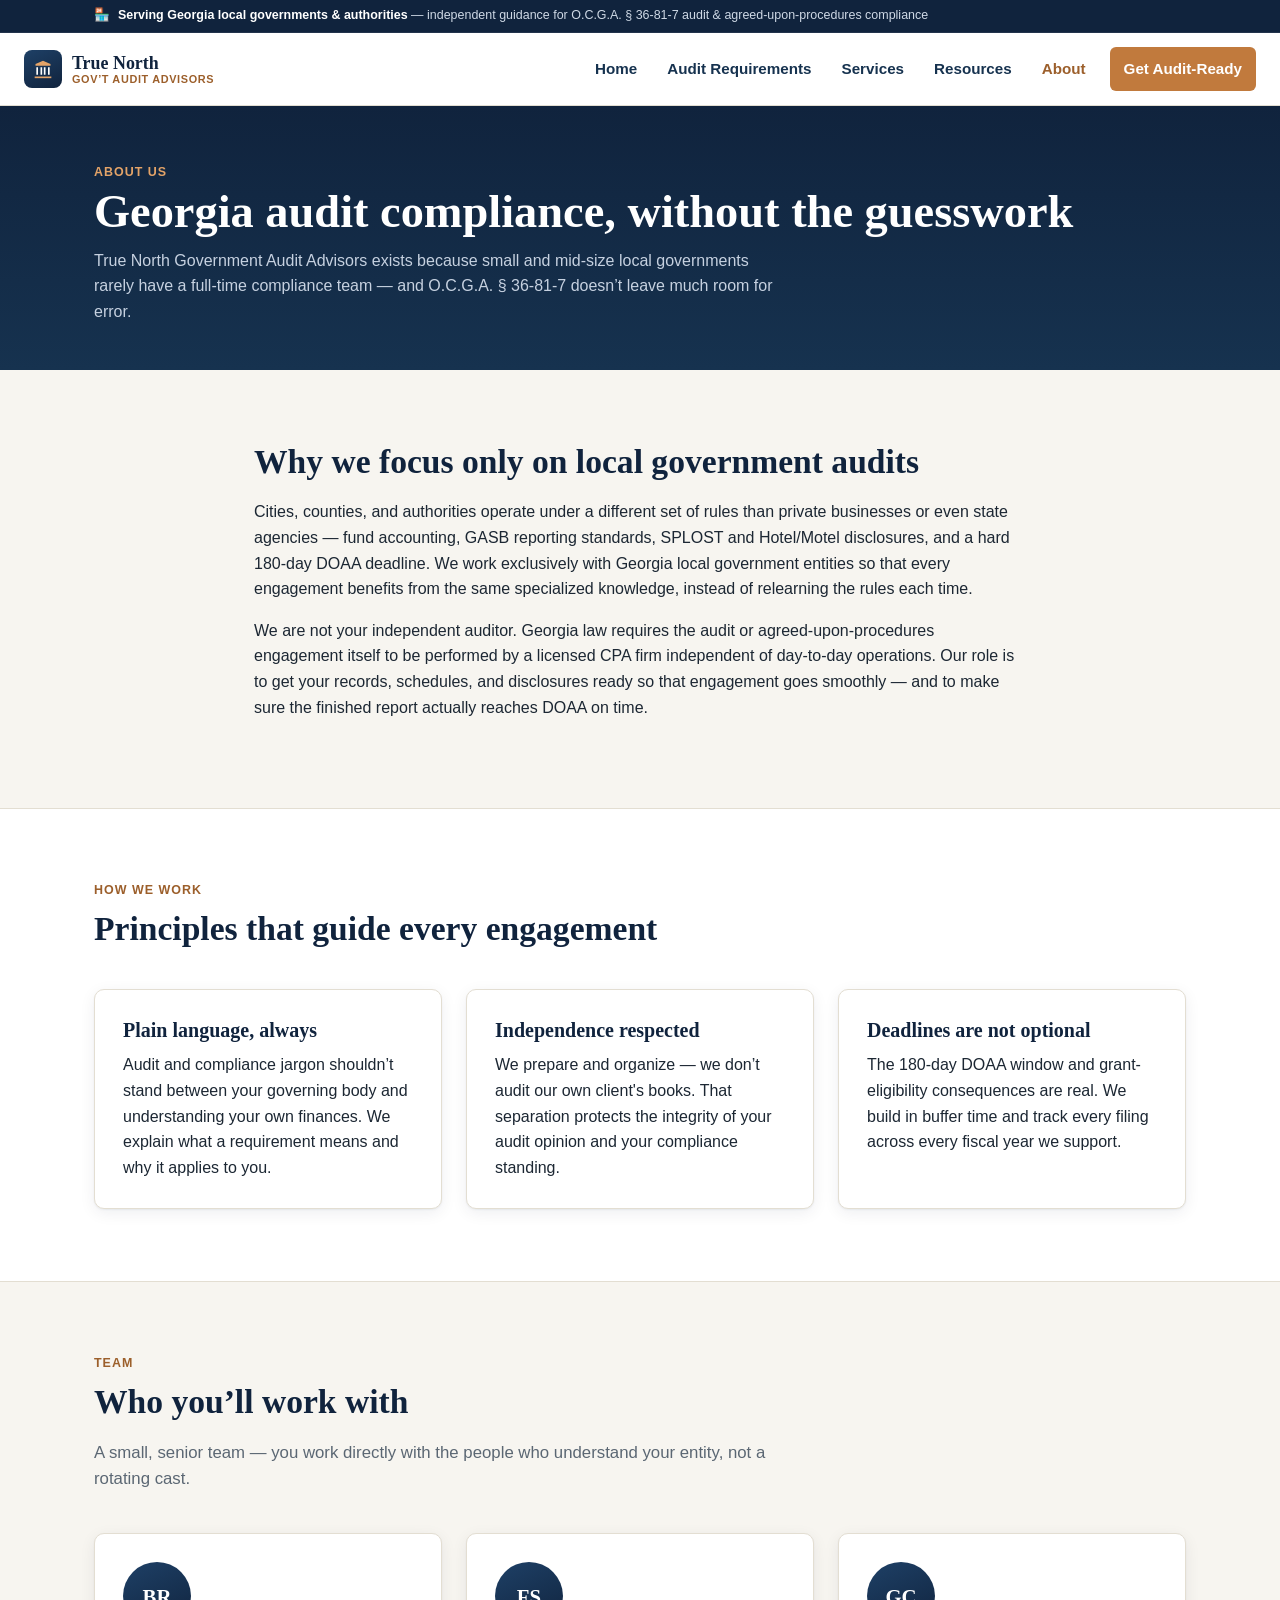
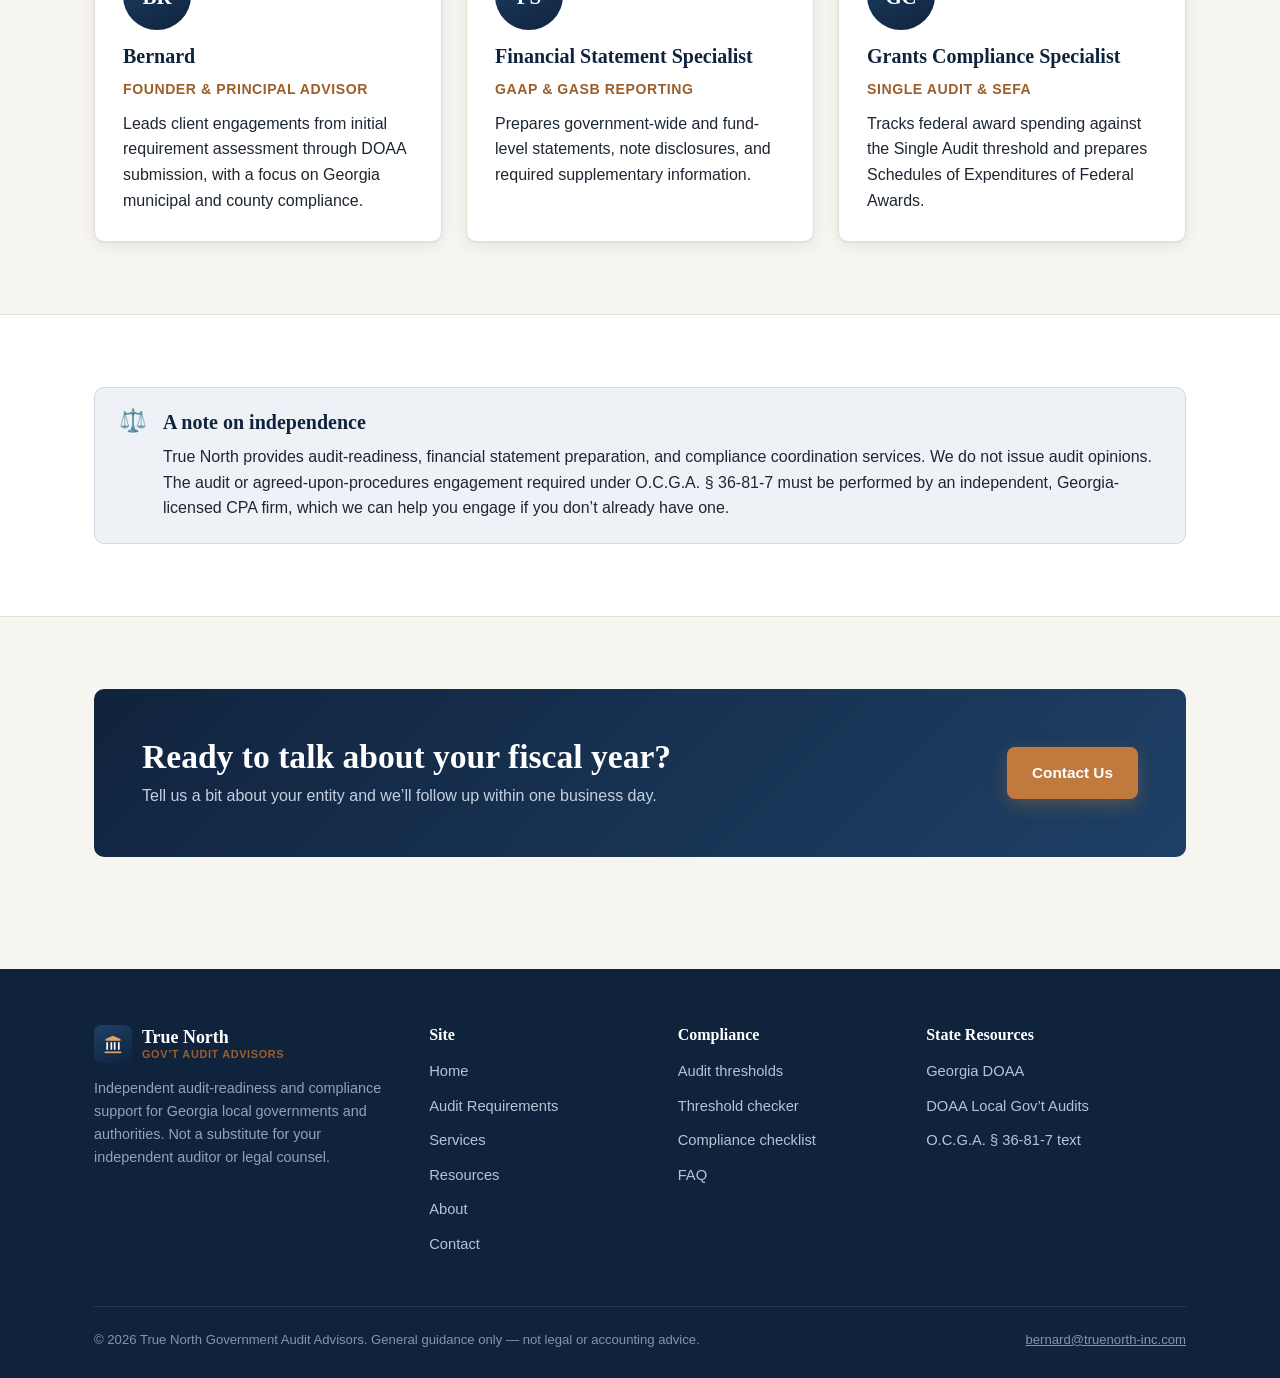
==== about.html @ 921e3533 "Add local government audit compliance website for Georgia Static six-page site (no build step) helpi" ====
<!DOCTYPE html>
<html lang="en">
<head>
<meta charset="UTF-8">
<meta name="viewport" content="width=device-width, initial-scale=1.0">
<title>About | True North Government Audit Advisors</title>
<meta name="description" content="True North Government Audit Advisors helps Georgia cities, counties, and authorities navigate O.C.G.A. § 36-81-7 audit compliance with clear, practical guidance.">
<link rel="stylesheet" href="css/style.css">
<link rel="icon" href="data:image/svg+xml,%3Csvg xmlns='http://www.w3.org/2000/svg' viewBox='0 0 24 24'%3E%3Crect width='24' height='24' rx='5' fill='%2310233d'/%3E%3Cpath d='M12 3L4 6.5v2h16v-2z' fill='%23e3a368'/%3E%3Cpath d='M5 10h2v8H5zm12 0h2v8h-2zM9.5 10h2v8h-2zm3 0h2v8h-2z' fill='%23fff'/%3E%3Cpath d='M3 19h18v2H3z' fill='%23e3a368'/%3E%3C/svg%3E">
</head>
<body>
<a href="#main" class="skip-link">Skip to content</a>

<div class="gov-banner">
  <div class="container">
    <span>&#127978;</span>
    <span><strong>Serving Georgia local governments &amp; authorities</strong> &mdash; independent guidance for O.C.G.A. § 36-81-7 audit &amp; agreed-upon-procedures compliance</span>
  </div>
</div>

<header class="site-header">
  <div class="nav-wrap">
    <a href="index.html" class="brand">
      <span class="brand-mark" aria-hidden="true">
        <svg viewBox="0 0 24 24" fill="none" xmlns="http://www.w3.org/2000/svg">
          <path d="M12 2L3 6v2h18V6l-9-4z" fill="#e3a368"/>
          <path d="M4 10h2v9H4v-9zm14 0h2v9h-2v-9zM9 10h2v9H9v-9zm4 0h2v9h-2v-9z" fill="#fff"/>
          <path d="M2 21h20v2H2z" fill="#e3a368"/>
        </svg>
      </span>
      <span class="brand-text">
        <span class="name">True North</span>
        <span class="tag">Gov&rsquo;t Audit Advisors</span>
      </span>
    </a>
    <button class="nav-toggle" aria-label="Toggle navigation" aria-expanded="false">
      <span></span>
    </button>
    <nav class="primary-nav" aria-label="Primary">
      <a href="index.html">Home</a>
      <a href="requirements.html">Audit Requirements</a>
      <a href="services.html">Services</a>
      <a href="resources.html">Resources</a>
      <a href="about.html">About</a>
      <a href="contact.html" class="nav-cta">Get Audit-Ready</a>
    </nav>
  </div>
</header>

<main id="main">

  <div class="page-header">
    <div class="container">
      <span class="eyebrow">About us</span>
      <h1>Georgia audit compliance, without the guesswork</h1>
      <p>True North Government Audit Advisors exists because small and mid-size local governments rarely have a full-time compliance team &mdash; and O.C.G.A. § 36-81-7 doesn&rsquo;t leave much room for error.</p>
    </div>
  </div>

  <section>
    <div class="container-narrow">
      <h2>Why we focus only on local government audits</h2>
      <p>Cities, counties, and authorities operate under a different set of rules than private businesses or even state agencies &mdash; fund accounting, GASB reporting standards, SPLOST and Hotel/Motel disclosures, and a hard 180-day DOAA deadline. We work exclusively with Georgia local government entities so that every engagement benefits from the same specialized knowledge, instead of relearning the rules each time.</p>
      <p>We are not your independent auditor. Georgia law requires the audit or agreed-upon-procedures engagement itself to be performed by a licensed CPA firm independent of day-to-day operations. Our role is to get your records, schedules, and disclosures ready so that engagement goes smoothly &mdash; and to make sure the finished report actually reaches DOAA on time.</p>
    </div>
  </section>

  <section class="alt-bg">
    <div class="container">
      <div class="section-head">
        <span class="kicker">How we work</span>
        <h2>Principles that guide every engagement</h2>
      </div>
      <div class="grid grid-3">
        <div class="card">
          <h3>Plain language, always</h3>
          <p>Audit and compliance jargon shouldn&rsquo;t stand between your governing body and understanding your own finances. We explain what a requirement means and why it applies to you.</p>
        </div>
        <div class="card">
          <h3>Independence respected</h3>
          <p>We prepare and organize &mdash; we don&rsquo;t audit our own client's books. That separation protects the integrity of your audit opinion and your compliance standing.</p>
        </div>
        <div class="card">
          <h3>Deadlines are not optional</h3>
          <p>The 180-day DOAA window and grant-eligibility consequences are real. We build in buffer time and track every filing across every fiscal year we support.</p>
        </div>
      </div>
    </div>
  </section>

  <section>
    <div class="container">
      <div class="section-head">
        <span class="kicker">Team</span>
        <h2>Who you&rsquo;ll work with</h2>
        <p>A small, senior team &mdash; you work directly with the people who understand your entity, not a rotating cast.</p>
      </div>
      <div class="grid grid-3">
        <div class="card team-card">
          <div class="avatar">BR</div>
          <h3>Bernard</h3>
          <div class="role">Founder &amp; Principal Advisor</div>
          <p>Leads client engagements from initial requirement assessment through DOAA submission, with a focus on Georgia municipal and county compliance.</p>
        </div>
        <div class="card team-card">
          <div class="avatar">FS</div>
          <h3>Financial Statement Specialist</h3>
          <div class="role">GAAP &amp; GASB Reporting</div>
          <p>Prepares government-wide and fund-level statements, note disclosures, and required supplementary information.</p>
        </div>
        <div class="card team-card">
          <div class="avatar">GC</div>
          <h3>Grants Compliance Specialist</h3>
          <div class="role">Single Audit &amp; SEFA</div>
          <p>Tracks federal award spending against the Single Audit threshold and prepares Schedules of Expenditures of Federal Awards.</p>
        </div>
      </div>
    </div>
  </section>

  <section class="alt-bg">
    <div class="container">
      <div class="callout info">
        <div class="glyph">&#9878;&#65039;</div>
        <div>
          <h3>A note on independence</h3>
          <p>True North provides audit-readiness, financial statement preparation, and compliance coordination services. We do not issue audit opinions. The audit or agreed-upon-procedures engagement required under O.C.G.A. § 36-81-7 must be performed by an independent, Georgia-licensed CPA firm, which we can help you engage if you don&rsquo;t already have one.</p>
        </div>
      </div>
    </div>
  </section>

  <section>
    <div class="container">
      <div class="cta-band">
        <div>
          <h2>Ready to talk about your fiscal year?</h2>
          <p>Tell us a bit about your entity and we&rsquo;ll follow up within one business day.</p>
        </div>
        <a href="contact.html" class="btn btn-primary">Contact Us</a>
      </div>
    </div>
  </section>

</main>

<footer class="site-footer">
  <div class="container">
    <div class="footer-grid">
      <div class="footer-brand">
        <div class="brand" style="margin-bottom:14px;">
          <span class="brand-mark" aria-hidden="true">
            <svg viewBox="0 0 24 24" fill="none" xmlns="http://www.w3.org/2000/svg">
              <path d="M12 2L3 6v2h18V6l-9-4z" fill="#e3a368"/>
              <path d="M4 10h2v9H4v-9zm14 0h2v9h-2v-9zM9 10h2v9H9v-9zm4 0h2v9h-2v-9z" fill="#fff"/>
              <path d="M2 21h20v2H2z" fill="#e3a368"/>
            </svg>
          </span>
          <span class="brand-text">
            <span class="name" style="color:#fff;">True North</span>
            <span class="tag">Gov&rsquo;t Audit Advisors</span>
          </span>
        </div>
        <p>Independent audit-readiness and compliance support for Georgia local governments and authorities. Not a substitute for your independent auditor or legal counsel.</p>
      </div>
      <div>
        <h4>Site</h4>
        <ul>
          <li><a href="index.html">Home</a></li>
          <li><a href="requirements.html">Audit Requirements</a></li>
          <li><a href="services.html">Services</a></li>
          <li><a href="resources.html">Resources</a></li>
          <li><a href="about.html">About</a></li>
          <li><a href="contact.html">Contact</a></li>
        </ul>
      </div>
      <div>
        <h4>Compliance</h4>
        <ul>
          <li><a href="requirements.html#thresholds">Audit thresholds</a></li>
          <li><a href="requirements.html#threshold-tool">Threshold checker</a></li>
          <li><a href="resources.html#checklist">Compliance checklist</a></li>
          <li><a href="resources.html#faq">FAQ</a></li>
        </ul>
      </div>
      <div>
        <h4>State Resources</h4>
        <ul>
          <li><a href="https://www.audits.ga.gov/" target="_blank" rel="noopener">Georgia DOAA</a></li>
          <li><a href="https://www.audits.ga.gov/NALGAD/Local_Government_Audits.html" target="_blank" rel="noopener">DOAA Local Gov&rsquo;t Audits</a></li>
          <li><a href="https://law.justia.com/codes/georgia/title-36/provisions-applicable-to-counties-municipal-corporations-and-other-governmental-entities/chapter-81/article-1/section-36-81-7/" target="_blank" rel="noopener">O.C.G.A. § 36-81-7 text</a></li>
        </ul>
      </div>
    </div>
    <div class="footer-bottom">
      <span>&copy; <span data-year>2026</span> True North Government Audit Advisors. General guidance only &mdash; not legal or accounting advice.</span>
      <span><a href="contact.html">bernard@truenorth-inc.com</a></span>
    </div>
  </div>
</footer>
<script src="js/main.js"></script>
</body>
</html>
---- css/style.css ----
/* ==========================================================================
   True North Government Audit Advisors — shared styles
   ========================================================================== */

:root {
  --navy: #10233d;
  --navy-2: #16324f;
  --navy-3: #1e4066;
  --accent: #c17a3d;
  --accent-light: #e3a368;
  --accent-dark: #9c5f2b;
  --bg: #f7f5f0;
  --surface: #ffffff;
  --text: #1c2733;
  --muted: #5b6773;
  --border: #e3ded2;
  --success: #2f6b4f;
  --success-bg: #eaf3ee;
  --warn: #92450f;
  --warn-bg: #fbeee0;
  --shadow: 0 1px 2px rgba(16, 35, 61, 0.06), 0 4px 16px rgba(16, 35, 61, 0.07);
  --radius: 10px;
  --serif: Georgia, "Iowan Old Style", "Palatino Linotype", "Times New Roman", serif;
  --sans: -apple-system, BlinkMacSystemFont, "Segoe UI", Roboto, Helvetica, Arial, sans-serif;
}

* { box-sizing: border-box; }
html { scroll-behavior: smooth; }

body {
  margin: 0;
  font-family: var(--sans);
  color: var(--text);
  background: var(--bg);
  line-height: 1.6;
  -webkit-font-smoothing: antialiased;
}

img { max-width: 100%; display: block; }

h1, h2, h3, h4 {
  font-family: var(--serif);
  color: var(--navy);
  line-height: 1.2;
  margin: 0 0 0.5em;
}

h1 { font-size: clamp(2rem, 4vw, 2.9rem); }
h2 { font-size: clamp(1.5rem, 3vw, 2.1rem); }
h3 { font-size: 1.25rem; }

p { margin: 0 0 1em; }

a { color: var(--accent-dark); }
a:hover { color: var(--accent); }

.container {
  max-width: 1140px;
  margin: 0 auto;
  padding: 0 24px;
}

.container-narrow {
  max-width: 820px;
  margin: 0 auto;
  padding: 0 24px;
}

/* Skip link */
.skip-link {
  position: absolute;
  left: -999px;
  top: 0;
  background: var(--accent);
  color: #fff;
  padding: 10px 16px;
  z-index: 200;
  border-radius: 0 0 6px 0;
}
.skip-link:focus { left: 0; }

/* ---------------- Top banner ---------------- */
.gov-banner {
  background: var(--navy);
  color: #cfd9e6;
  font-size: 0.78rem;
  padding: 6px 0;
  border-bottom: 1px solid rgba(255,255,255,0.08);
}
.gov-banner .container { display: flex; align-items: center; gap: 8px; }
.gov-banner strong { color: #fff; }

/* ---------------- Header / nav ---------------- */
header.site-header {
  background: var(--surface);
  border-bottom: 1px solid var(--border);
  position: sticky;
  top: 0;
  z-index: 100;
}

.nav-wrap {
  display: flex;
  align-items: center;
  justify-content: space-between;
  padding: 14px 24px;
}

.brand {
  display: flex;
  align-items: center;
  gap: 10px;
  text-decoration: none;
  color: var(--navy);
}

.brand-mark {
  width: 38px;
  height: 38px;
  border-radius: 8px;
  background: linear-gradient(155deg, var(--navy-3), var(--navy));
  display: flex;
  align-items: center;
  justify-content: center;
  flex-shrink: 0;
}
.brand-mark svg { width: 20px; height: 20px; }

.brand-text { display: flex; flex-direction: column; line-height: 1.15; }
.brand-text .name { font-family: var(--serif); font-weight: 700; font-size: 1.12rem; color: var(--navy); }
.brand-text .tag { font-size: 0.68rem; letter-spacing: 0.06em; text-transform: uppercase; color: var(--accent-dark); font-weight: 600; }

nav.primary-nav { display: flex; align-items: center; gap: 2px; }
nav.primary-nav a {
  color: var(--navy-2);
  text-decoration: none;
  font-size: 0.95rem;
  font-weight: 600;
  padding: 10px 14px;
  border-radius: 6px;
  transition: background 0.15s ease, color 0.15s ease;
}
nav.primary-nav a:hover { background: var(--bg); color: var(--accent-dark); }
nav.primary-nav a.active { color: var(--accent-dark); }

.nav-cta {
  background: var(--accent) !important;
  color: #fff !important;
  margin-left: 8px;
}
.nav-cta:hover { background: var(--accent-dark) !important; color: #fff !important; }

.nav-toggle {
  display: none;
  background: none;
  border: 1px solid var(--border);
  border-radius: 6px;
  padding: 8px 10px;
  cursor: pointer;
}
.nav-toggle span, .nav-toggle span::before, .nav-toggle span::after {
  display: block;
  width: 20px;
  height: 2px;
  background: var(--navy);
  position: relative;
  content: "";
}
.nav-toggle span::before { top: -6px; }
.nav-toggle span::after { top: 4px; }

/* ---------------- Hero ---------------- */
.hero {
  background:
    radial-gradient(1100px 500px at 85% -10%, rgba(227,163,104,0.18), transparent),
    linear-gradient(180deg, var(--navy) 0%, var(--navy-2) 100%);
  color: #eef2f7;
  padding: 76px 0 84px;
}
.hero .eyebrow {
  display: inline-block;
  font-size: 0.78rem;
  letter-spacing: 0.08em;
  text-transform: uppercase;
  color: var(--accent-light);
  background: rgba(227,163,104,0.12);
  border: 1px solid rgba(227,163,104,0.3);
  padding: 5px 12px;
  border-radius: 999px;
  margin-bottom: 18px;
  font-weight: 700;
}
.hero h1 { color: #fff; max-width: 780px; }
.hero p.lead {
  color: #c6d1e0;
  font-size: 1.14rem;
  max-width: 640px;
  margin-bottom: 28px;
}
.hero-actions { display: flex; gap: 14px; flex-wrap: wrap; }

.btn {
  display: inline-flex;
  align-items: center;
  gap: 8px;
  font-weight: 700;
  font-size: 0.96rem;
  text-decoration: none;
  padding: 13px 24px;
  border-radius: 8px;
  border: 1px solid transparent;
  cursor: pointer;
  transition: transform 0.12s ease, background 0.15s ease, box-shadow 0.15s ease;
  font-family: var(--sans);
}
.btn:hover { transform: translateY(-1px); }
.btn-primary { background: var(--accent); color: #fff; box-shadow: 0 6px 18px rgba(193,122,61,0.35); }
.btn-primary:hover { background: var(--accent-dark); color: #fff; }
.btn-ghost { background: transparent; color: #eef2f7; border-color: rgba(255,255,255,0.35); }
.btn-ghost:hover { background: rgba(255,255,255,0.08); color: #fff; }
.btn-navy { background: var(--navy); color: #fff; }
.btn-navy:hover { background: var(--navy-3); color: #fff; }
.btn-outline { background: transparent; color: var(--navy); border-color: var(--border); }
.btn-outline:hover { border-color: var(--accent); color: var(--accent-dark); }
.btn-block { width: 100%; justify-content: center; }

.hero-stats {
  display: grid;
  grid-template-columns: repeat(3, 1fr);
  gap: 18px;
  margin-top: 52px;
  max-width: 720px;
}
.hero-stats .stat { border-top: 2px solid rgba(227,163,104,0.5); padding-top: 12px; }
.hero-stats .stat .num { font-family: var(--serif); font-size: 1.7rem; color: #fff; font-weight: 700; }
.hero-stats .stat .label { font-size: 0.82rem; color: #aebbcc; }

/* ---------------- Sections ---------------- */
section { padding: 72px 0; }
section.tight { padding: 48px 0; }
.section-head { max-width: 680px; margin-bottom: 40px; }
.section-head .kicker {
  text-transform: uppercase;
  letter-spacing: 0.08em;
  font-size: 0.78rem;
  font-weight: 700;
  color: var(--accent-dark);
  margin-bottom: 8px;
  display: block;
}
.section-head p { color: var(--muted); font-size: 1.05rem; }

.alt-bg { background: var(--surface); border-top: 1px solid var(--border); border-bottom: 1px solid var(--border); }

/* ---------------- Cards / grids ---------------- */
.grid { display: grid; gap: 24px; }
.grid-3 { grid-template-columns: repeat(3, 1fr); }
.grid-2 { grid-template-columns: repeat(2, 1fr); }
.grid-4 { grid-template-columns: repeat(4, 1fr); }

.card {
  background: var(--surface);
  border: 1px solid var(--border);
  border-radius: var(--radius);
  padding: 28px;
  box-shadow: var(--shadow);
}
.card h3 { margin-bottom: 10px; }
.card p:last-child { margin-bottom: 0; }
.card .icon {
  width: 44px;
  height: 44px;
  border-radius: 9px;
  background: var(--bg);
  border: 1px solid var(--border);
  display: flex;
  align-items: center;
  justify-content: center;
  margin-bottom: 16px;
  color: var(--accent-dark);
}
.card .icon svg { width: 22px; height: 22px; }

.service-card { display: flex; flex-direction: column; }
.service-card .price-tag {
  margin-top: auto;
  padding-top: 14px;
  font-size: 0.85rem;
  color: var(--muted);
  border-top: 1px dashed var(--border);
}

/* Timeline / process */
.process-list { list-style: none; margin: 0; padding: 0; counter-reset: step; }
.process-list li {
  counter-increment: step;
  display: grid;
  grid-template-columns: 48px 1fr;
  gap: 18px;
  padding: 22px 0;
  border-bottom: 1px solid var(--border);
}
.process-list li:last-child { border-bottom: none; }
.process-list li::before {
  content: counter(step);
  width: 40px;
  height: 40px;
  border-radius: 50%;
  background: var(--navy);
  color: #fff;
  font-family: var(--serif);
  font-weight: 700;
  display: flex;
  align-items: center;
  justify-content: center;
}
.process-list h3 { margin-bottom: 6px; }
.process-list p { color: var(--muted); margin: 0; }

/* Tables */
table.data-table { width: 100%; border-collapse: collapse; background: var(--surface); border-radius: var(--radius); overflow: hidden; box-shadow: var(--shadow); }
table.data-table th, table.data-table td { padding: 14px 16px; text-align: left; border-bottom: 1px solid var(--border); font-size: 0.95rem; }
table.data-table thead th { background: var(--navy); color: #fff; font-family: var(--serif); font-weight: 700; }
table.data-table tbody tr:last-child td { border-bottom: none; }
table.data-table tbody tr:nth-child(even) { background: #fbfaf7; }
.table-wrap { overflow-x: auto; }

/* Callouts */
.callout {
  border-radius: var(--radius);
  padding: 22px 24px;
  border: 1px solid var(--border);
  display: flex;
  gap: 16px;
  align-items: flex-start;
}
.callout.warn { background: var(--warn-bg); border-color: #ecd2b3; }
.callout.warn h3 { color: var(--warn); }
.callout.success { background: var(--success-bg); border-color: #c9e0d3; }
.callout.success h3 { color: var(--success); }
.callout.info { background: #eef2f7; border-color: #cfd9e6; }
.callout.info h3 { color: var(--navy); }
.callout .glyph { font-size: 1.4rem; line-height: 1; }
.callout p:last-child { margin-bottom: 0; }

/* Badges */
.badge {
  display: inline-block;
  font-size: 0.72rem;
  font-weight: 700;
  text-transform: uppercase;
  letter-spacing: 0.05em;
  padding: 4px 10px;
  border-radius: 999px;
  background: var(--bg);
  border: 1px solid var(--border);
  color: var(--muted);
}
.badge.gold { background: #fbeee0; color: var(--accent-dark); border-color: #ecd2b3; }
.badge.green { background: var(--success-bg); color: var(--success); border-color: #c9e0d3; }

/* CTA band */
.cta-band {
  background: linear-gradient(135deg, var(--navy) 0%, var(--navy-3) 100%);
  color: #fff;
  border-radius: var(--radius);
  padding: 48px;
  display: flex;
  align-items: center;
  justify-content: space-between;
  gap: 24px;
  flex-wrap: wrap;
}
.cta-band h2 { color: #fff; margin-bottom: 6px; }
.cta-band p { color: #c6d1e0; margin: 0; }

/* Checklist */
.checklist { list-style: none; margin: 0; padding: 0; }
.checklist li {
  display: flex;
  gap: 12px;
  align-items: flex-start;
  padding: 12px 0;
  border-bottom: 1px solid var(--border);
}
.checklist li:last-child { border-bottom: none; }
.checklist input[type="checkbox"] {
  width: 20px;
  height: 20px;
  margin-top: 2px;
  accent-color: var(--accent);
  flex-shrink: 0;
}
.checklist label { cursor: pointer; }
.checklist .item-title { font-weight: 700; color: var(--navy); display: block; }
.checklist .item-desc { color: var(--muted); font-size: 0.92rem; }
.checklist li.checked .item-title,
.checklist li.checked .item-desc { text-decoration: line-through; opacity: 0.55; }

.checklist-progress {
  display: flex;
  align-items: center;
  gap: 14px;
  margin-bottom: 22px;
  font-size: 0.9rem;
  color: var(--muted);
}
.checklist-progress .bar {
  flex: 1;
  height: 8px;
  border-radius: 999px;
  background: var(--border);
  overflow: hidden;
}
.checklist-progress .bar > span {
  display: block;
  height: 100%;
  background: var(--accent);
  width: 0%;
  transition: width 0.25s ease;
}

/* Threshold tool */
.tool-card {
  background: var(--surface);
  border: 1px solid var(--border);
  border-radius: var(--radius);
  box-shadow: var(--shadow);
  padding: 32px;
}
.tool-grid { display: grid; grid-template-columns: 1fr 1fr; gap: 24px; }
.field { margin-bottom: 18px; }
.field label { display: block; font-weight: 700; font-size: 0.9rem; color: var(--navy); margin-bottom: 6px; }
.field .hint { font-size: 0.82rem; color: var(--muted); margin-top: 4px; }
.field input[type="number"],
.field input[type="text"],
.field input[type="email"],
.field select,
.field textarea {
  width: 100%;
  padding: 11px 13px;
  border: 1px solid var(--border);
  border-radius: 7px;
  font-size: 0.98rem;
  font-family: var(--sans);
  background: #fff;
  color: var(--text);
}
.field textarea { resize: vertical; min-height: 120px; }
.field input:focus, .field select:focus, .field textarea:focus {
  outline: 2px solid var(--accent-light);
  outline-offset: 1px;
  border-color: var(--accent);
}
.checkbox-row { display: flex; align-items: center; gap: 10px; margin-bottom: 18px; }
.checkbox-row input { width: 18px; height: 18px; accent-color: var(--accent); }

.result-box {
  margin-top: 24px;
  border-radius: var(--radius);
  padding: 22px;
  border: 1px solid var(--border);
  display: none;
}
.result-box.show { display: block; }
.result-box h3 { margin-bottom: 8px; }
.result-box ul { margin: 12px 0 0; padding-left: 20px; }
.result-box li { margin-bottom: 6px; }

/* FAQ accordion */
.faq-item { border-bottom: 1px solid var(--border); }
.faq-item:first-child { border-top: 1px solid var(--border); }
.faq-q {
  width: 100%;
  text-align: left;
  background: none;
  border: none;
  padding: 20px 4px;
  font-family: var(--serif);
  font-size: 1.05rem;
  font-weight: 700;
  color: var(--navy);
  display: flex;
  justify-content: space-between;
  align-items: center;
  cursor: pointer;
  gap: 16px;
}
.faq-q .plus { font-size: 1.4rem; color: var(--accent); transition: transform 0.2s ease; flex-shrink: 0; }
.faq-item.open .faq-q .plus { transform: rotate(45deg); }
.faq-a {
  max-height: 0;
  overflow: hidden;
  transition: max-height 0.25s ease;
  color: var(--muted);
}
.faq-item.open .faq-a { max-height: 400px; }
.faq-a-inner { padding: 0 4px 20px; }

/* Team */
.team-card { text-align: left; }
.team-card .avatar {
  width: 68px;
  height: 68px;
  border-radius: 50%;
  background: linear-gradient(155deg, var(--navy-3), var(--navy));
  color: #fff;
  display: flex;
  align-items: center;
  justify-content: center;
  font-family: var(--serif);
  font-weight: 700;
  font-size: 1.3rem;
  margin-bottom: 14px;
}
.team-card .role { color: var(--accent-dark); font-weight: 700; font-size: 0.88rem; text-transform: uppercase; letter-spacing: 0.04em; margin-bottom: 10px; }

/* Testimonial */
.quote-card {
  background: var(--surface);
  border-left: 4px solid var(--accent);
  border-radius: 0 var(--radius) var(--radius) 0;
  padding: 26px 28px;
  box-shadow: var(--shadow);
}
.quote-card p.quote { font-family: var(--serif); font-size: 1.12rem; color: var(--navy); font-style: italic; }
.quote-card .attribution { font-size: 0.88rem; color: var(--muted); font-weight: 700; }

/* Contact page */
.contact-grid { display: grid; grid-template-columns: 1.1fr 0.9fr; gap: 40px; align-items: start; }
.contact-info-card { background: var(--navy); color: #fff; border-radius: var(--radius); padding: 32px; }
.contact-info-card h3 { color: #fff; }
.contact-info-card .row { display: flex; gap: 12px; margin-bottom: 18px; align-items: flex-start; }
.contact-info-card .row .glyph { color: var(--accent-light); font-size: 1.15rem; }
.contact-info-card a { color: #dce6f2; }
.contact-info-card hr { border: none; border-top: 1px solid rgba(255,255,255,0.15); margin: 22px 0; }

.form-success {
  display: none;
  background: var(--success-bg);
  border: 1px solid #c9e0d3;
  color: var(--success);
  border-radius: 8px;
  padding: 16px 18px;
  margin-bottom: 18px;
  font-weight: 600;
}
.form-success.show { display: block; }

/* Breadcrumb / page header */
.page-header {
  background: linear-gradient(180deg, var(--navy) 0%, var(--navy-2) 100%);
  color: #fff;
  padding: 52px 0 46px;
}
.page-header .eyebrow {
  text-transform: uppercase;
  letter-spacing: 0.08em;
  font-size: 0.78rem;
  color: var(--accent-light);
  font-weight: 700;
  margin-bottom: 10px;
}
.page-header h1 { color: #fff; margin-bottom: 8px; }
.page-header p { color: #c6d1e0; max-width: 680px; margin: 0; }

/* Footer */
footer.site-footer {
  background: var(--navy);
  color: #b7c3d3;
  padding: 56px 0 28px;
  margin-top: 40px;
}
.footer-grid { display: grid; grid-template-columns: 1.4fr 1fr 1fr 1.2fr; gap: 32px; margin-bottom: 40px; }
.footer-grid h4 { color: #fff; font-family: var(--serif); font-size: 1rem; margin-bottom: 14px; }
.footer-grid ul { list-style: none; margin: 0; padding: 0; }
.footer-grid li { margin-bottom: 9px; }
.footer-grid a { color: #b7c3d3; text-decoration: none; font-size: 0.92rem; }
.footer-grid a:hover { color: var(--accent-light); }
.footer-brand p { color: #93a2b8; font-size: 0.9rem; }
.footer-bottom {
  border-top: 1px solid rgba(255,255,255,0.1);
  padding-top: 22px;
  display: flex;
  justify-content: space-between;
  flex-wrap: wrap;
  gap: 12px;
  font-size: 0.82rem;
  color: #8494ab;
}
.footer-bottom a { color: #8494ab; }

/* Utility */
.text-center { text-align: center; }
.mt-0 { margin-top: 0; }
.mb-0 { margin-bottom: 0; }
.small { font-size: 0.88rem; color: var(--muted); }
.sr-only {
  position: absolute; width: 1px; height: 1px; padding: 0; margin: -1px;
  overflow: hidden; clip: rect(0,0,0,0); white-space: nowrap; border: 0;
}

/* ---------------- Responsive ---------------- */
@media (max-width: 900px) {
  .grid-3, .grid-4 { grid-template-columns: repeat(2, 1fr); }
  .tool-grid { grid-template-columns: 1fr; }
  .contact-grid { grid-template-columns: 1fr; }
  .footer-grid { grid-template-columns: 1fr 1fr; }
  .hero-stats { grid-template-columns: repeat(3, 1fr); gap: 12px; }
}

@media (max-width: 720px) {
  .nav-toggle { display: block; }
  nav.primary-nav {
    position: absolute;
    top: 100%;
    left: 0;
    right: 0;
    background: var(--surface);
    border-bottom: 1px solid var(--border);
    flex-direction: column;
    align-items: stretch;
    padding: 10px 16px 18px;
    display: none;
    box-shadow: var(--shadow);
  }
  nav.primary-nav.open { display: flex; }
  nav.primary-nav a { padding: 12px 8px; border-bottom: 1px solid var(--border); border-radius: 0; }
  .nav-cta { margin-left: 0; text-align: center; margin-top: 8px; border-radius: 6px; }
  .grid-2, .grid-3, .grid-4 { grid-template-columns: 1fr; }
  .cta-band { flex-direction: column; align-items: flex-start; padding: 32px; }
  .footer-grid { grid-template-columns: 1fr 1fr; }
  section { padding: 52px 0; }
}
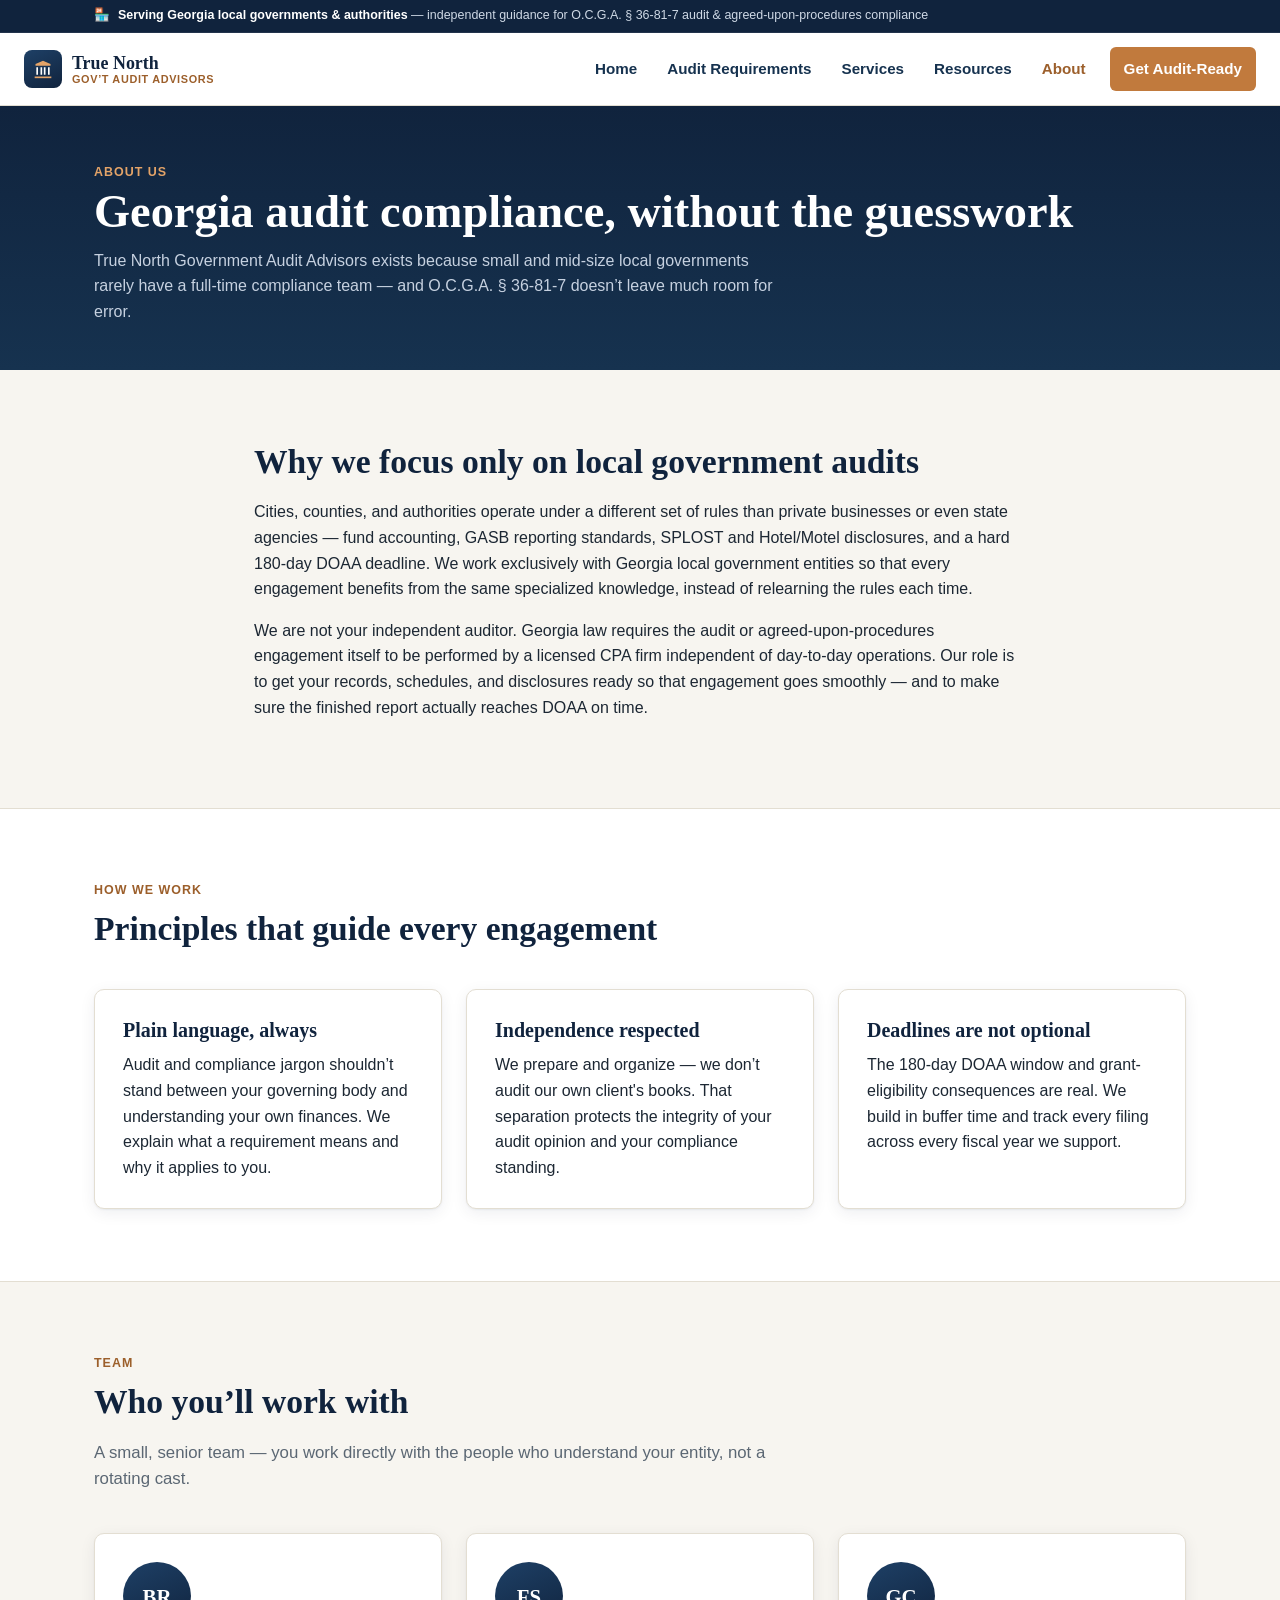
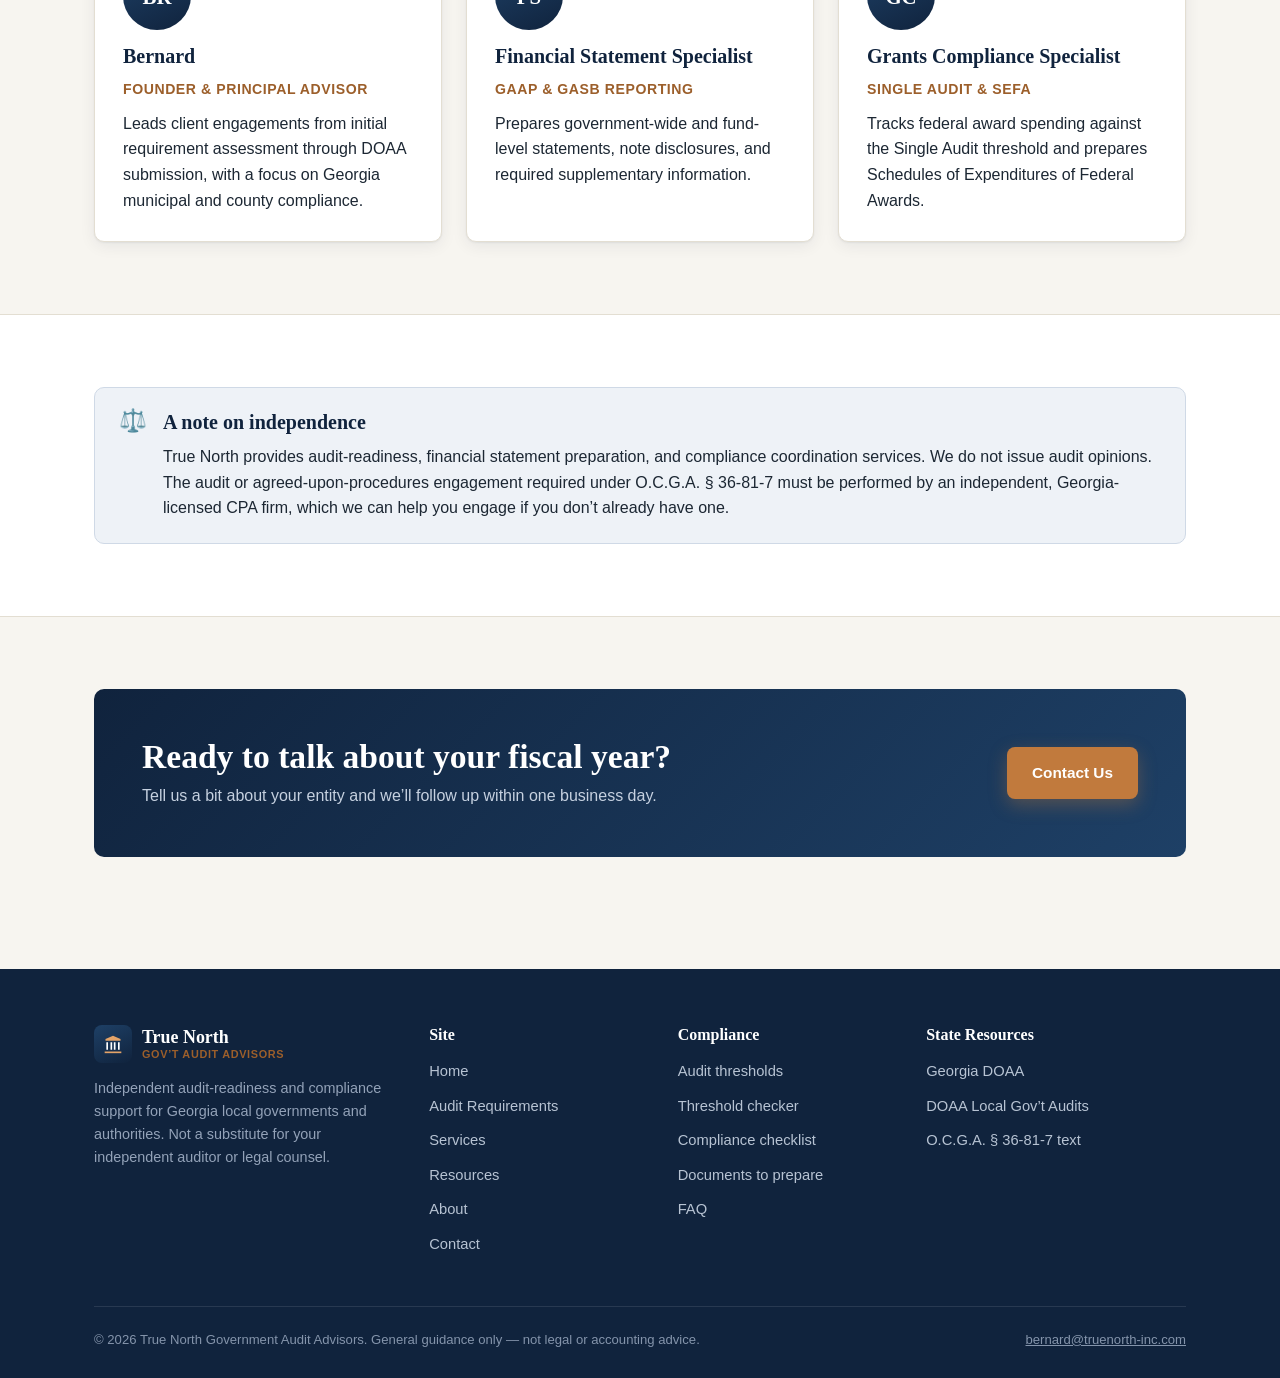
==== commit 023ac9e2: "Add PBC document checklist to the Resources page Adds a "Documents to have on hand" section listing " ====
--- a/about.html
+++ b/about.html
@@ -180,6 +180,7 @@
           <li><a href="requirements.html#thresholds">Audit thresholds</a></li>
           <li><a href="requirements.html#threshold-tool">Threshold checker</a></li>
           <li><a href="resources.html#checklist">Compliance checklist</a></li>
+          <li><a href="resources.html#documents">Documents to prepare</a></li>
           <li><a href="resources.html#faq">FAQ</a></li>
         </ul>
       </div>
--- a/css/style.css
+++ b/css/style.css
@@ -280,6 +280,27 @@
   color: var(--accent-dark);
 }
 .card .icon svg { width: 22px; height: 22px; }
+
+.doc-list { list-style: none; margin: 14px 0 0; padding: 0; }
+.doc-list li {
+  position: relative;
+  padding: 7px 0 7px 20px;
+  font-size: 0.92rem;
+  color: var(--muted);
+  border-bottom: 1px dashed var(--border);
+}
+.doc-list li:last-child { border-bottom: none; }
+.doc-list li::before {
+  content: "";
+  position: absolute;
+  left: 2px;
+  top: 15px;
+  width: 7px;
+  height: 7px;
+  border-radius: 2px;
+  background: var(--accent-light);
+}
+.doc-card .badge { margin-bottom: 12px; }
 
 .service-card { display: flex; flex-direction: column; }
 .service-card .price-tag {
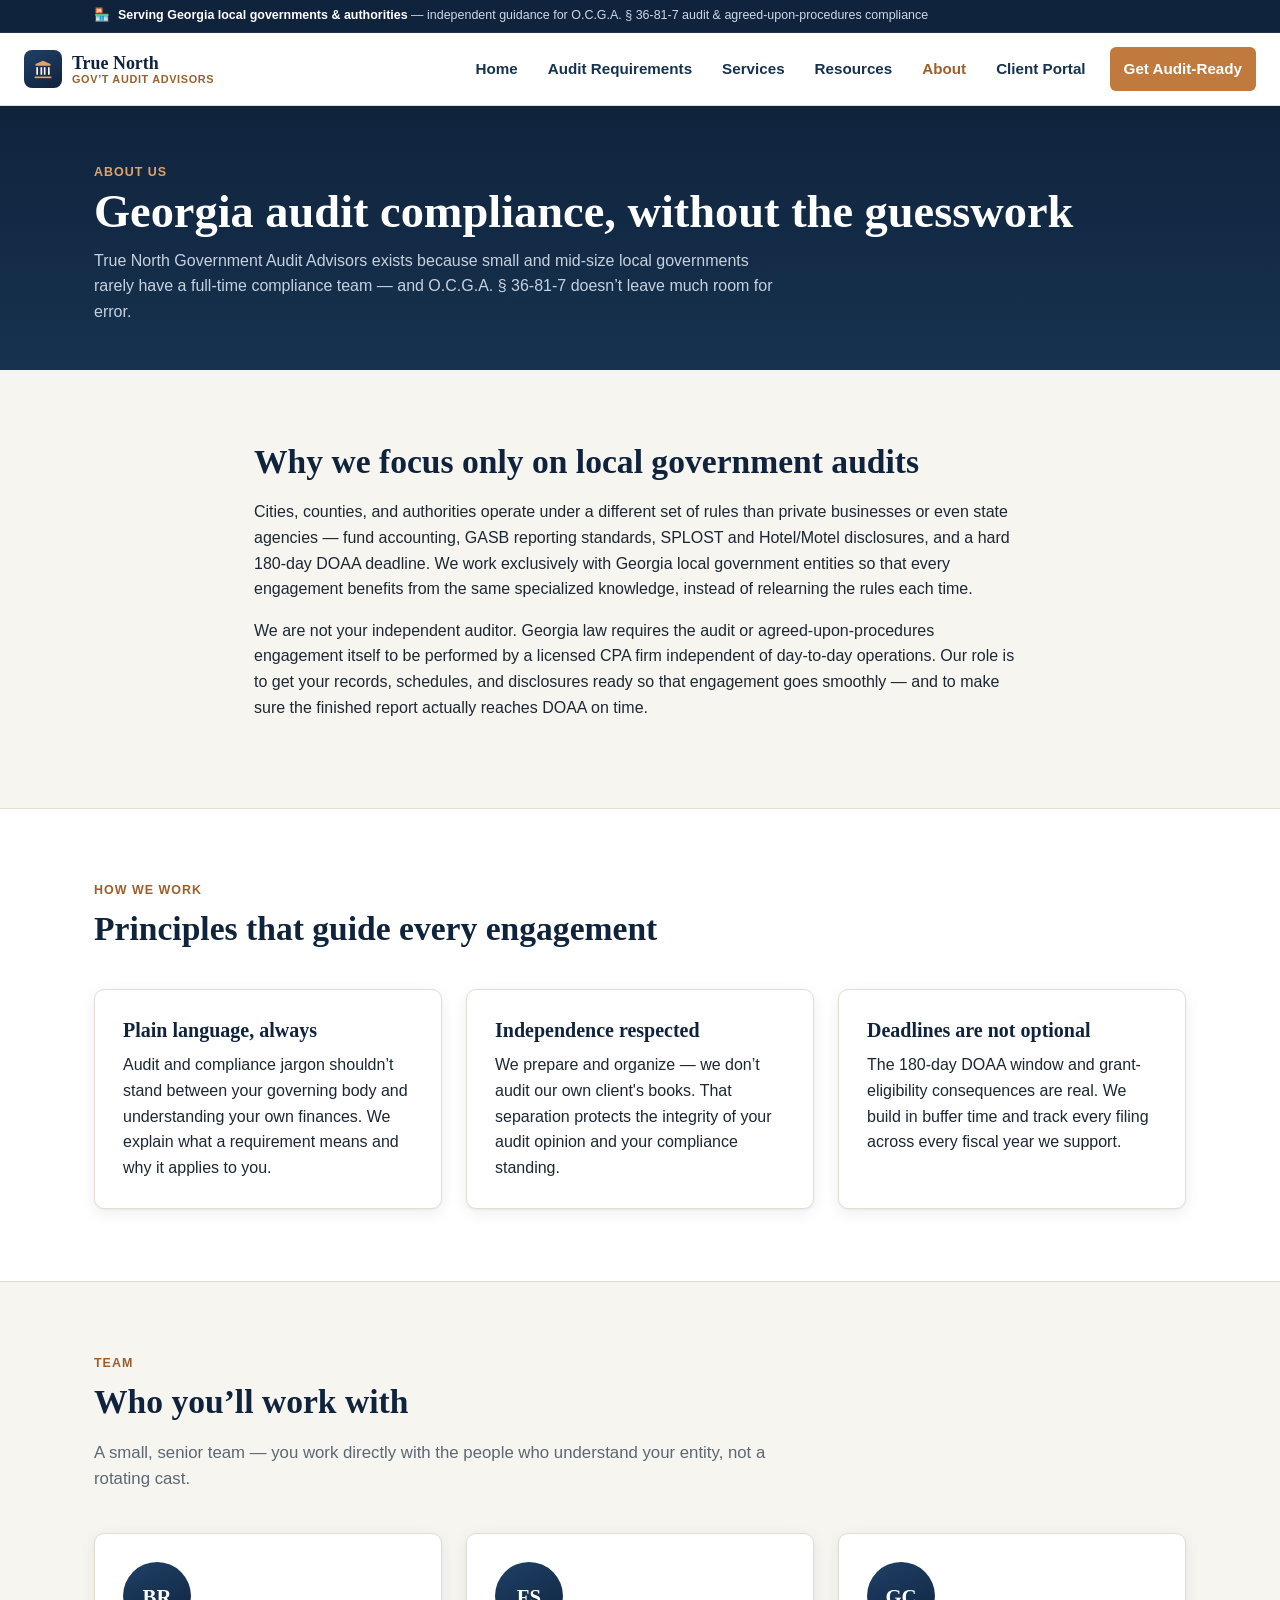
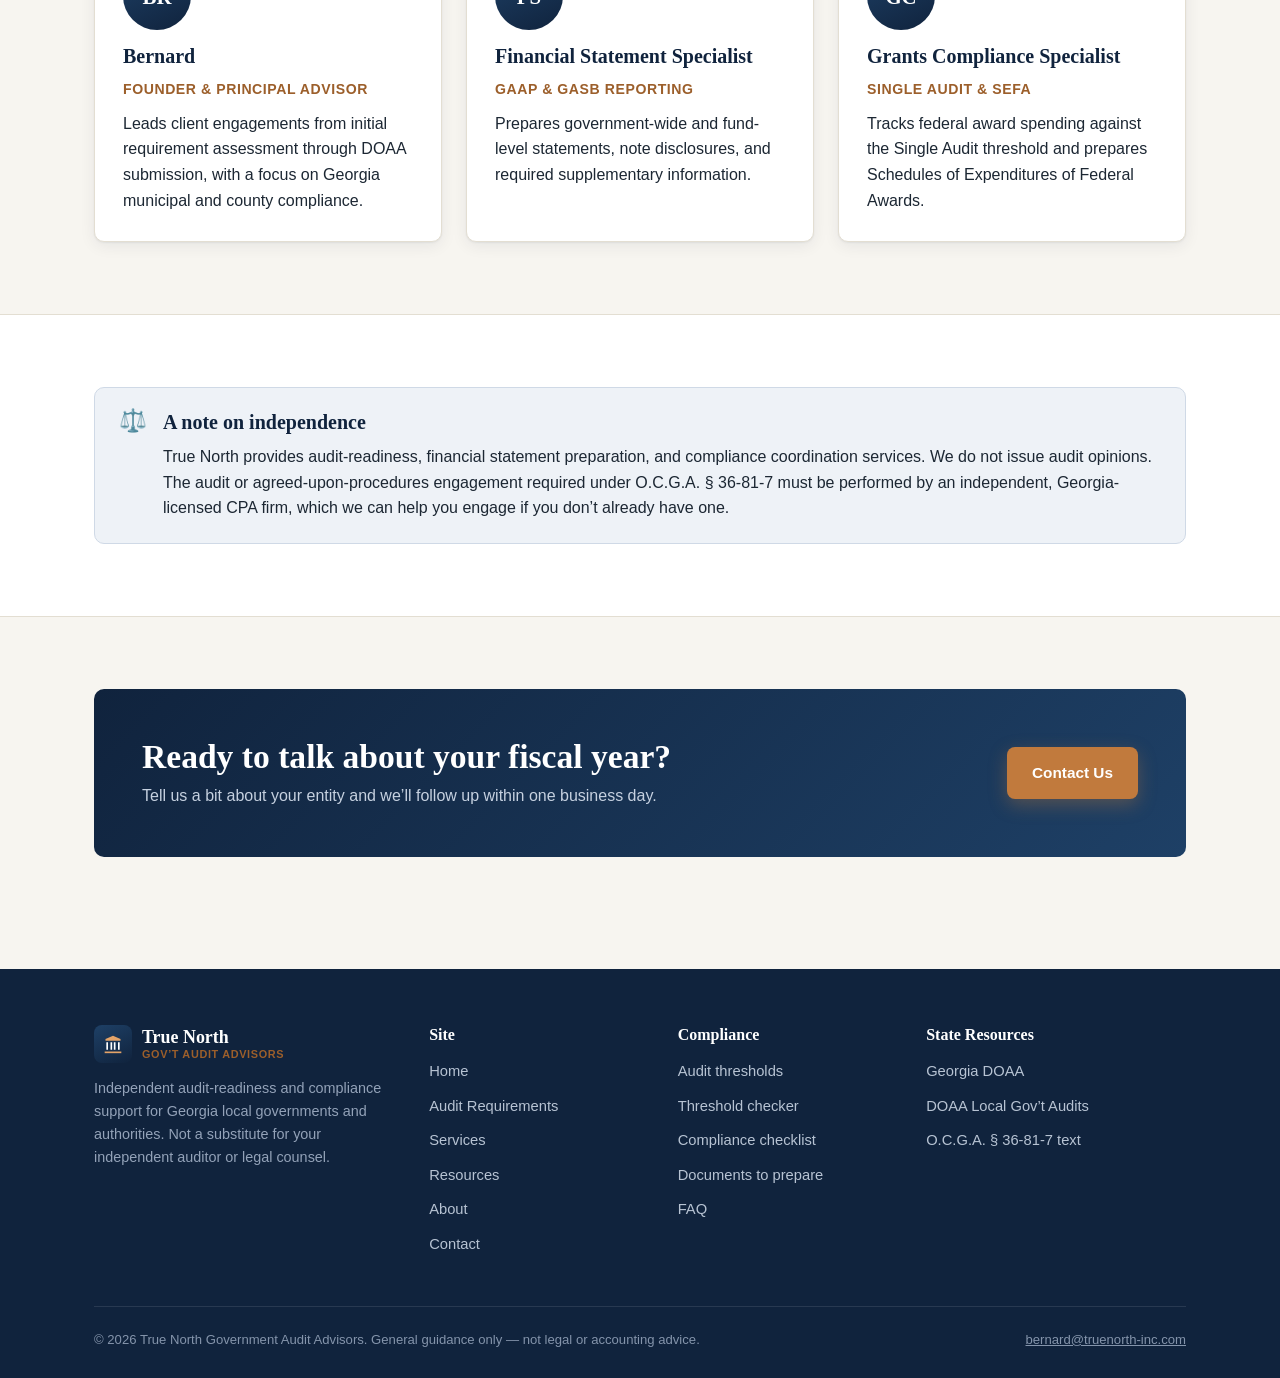
==== commit eada6a4a: "Add secure client document portal (multi-tenant, Supabase-backed) Each local government gets its own" ====
--- a/about.html
+++ b/about.html
@@ -42,6 +42,7 @@
       <a href="services.html">Services</a>
       <a href="resources.html">Resources</a>
       <a href="about.html">About</a>
+      <a href="portal-login.html">Client Portal</a>
       <a href="contact.html" class="nav-cta">Get Audit-Ready</a>
     </nav>
   </div>
--- a/css/style.css
+++ b/css/style.css
@@ -301,6 +301,18 @@
   background: var(--accent-light);
 }
 .doc-card .badge { margin-bottom: 12px; }
+.doc-storage {
+  display: flex;
+  gap: 8px;
+  align-items: flex-start;
+  margin-top: 14px;
+  padding-top: 12px;
+  border-top: 1px solid var(--border);
+  font-size: 0.82rem;
+  color: var(--navy-2);
+}
+.doc-storage .glyph { flex-shrink: 0; line-height: 1.3; }
+.doc-storage strong { color: var(--accent-dark); }
 
 .service-card { display: flex; flex-direction: column; }
 .service-card .price-tag {
@@ -620,6 +632,113 @@
   position: absolute; width: 1px; height: 1px; padding: 0; margin: -1px;
   overflow: hidden; clip: rect(0,0,0,0); white-space: nowrap; border: 0;
 }
+
+/* ---------------- Client portal ---------------- */
+.portal-shell {
+  min-height: calc(100vh - 140px);
+  display: flex;
+  align-items: center;
+  justify-content: center;
+  padding: 48px 24px;
+}
+
+.auth-card {
+  width: 100%;
+  max-width: 460px;
+  background: var(--surface);
+  border: 1px solid var(--border);
+  border-radius: var(--radius);
+  box-shadow: var(--shadow);
+  padding: 36px;
+}
+.auth-card h1 { font-size: 1.5rem; margin-bottom: 4px; }
+.auth-card .sub { color: var(--muted); margin-bottom: 24px; }
+
+.portal-tabs { display: flex; gap: 4px; margin-bottom: 24px; border-bottom: 1px solid var(--border); }
+.portal-tab {
+  flex: 1;
+  background: none;
+  border: none;
+  padding: 12px 8px;
+  font-weight: 700;
+  font-size: 0.95rem;
+  color: var(--muted);
+  cursor: pointer;
+  border-bottom: 2px solid transparent;
+  margin-bottom: -1px;
+}
+.portal-tab.active { color: var(--accent-dark); border-bottom-color: var(--accent); }
+
+.portal-panel { display: none; }
+.portal-panel.active { display: block; }
+
+.form-error {
+  display: none;
+  background: var(--warn-bg);
+  border: 1px solid #ecd2b3;
+  color: var(--warn);
+  border-radius: 8px;
+  padding: 12px 14px;
+  margin-bottom: 16px;
+  font-size: 0.88rem;
+}
+.form-error.show { display: block; }
+
+.auth-links { text-align: center; margin-top: 16px; font-size: 0.9rem; color: var(--muted); }
+
+/* Dashboard */
+.portal-topbar {
+  background: var(--navy);
+  color: #fff;
+  padding: 16px 0;
+}
+.portal-topbar .container {
+  display: flex;
+  align-items: center;
+  justify-content: space-between;
+  gap: 16px;
+  flex-wrap: wrap;
+}
+.portal-topbar .org-info { display: flex; flex-direction: column; }
+.portal-topbar .org-info .label { font-size: 0.72rem; text-transform: uppercase; letter-spacing: 0.05em; color: var(--accent-light); font-weight: 700; }
+.portal-topbar .org-info .value { font-family: var(--serif); font-size: 1.15rem; font-weight: 700; }
+.portal-topbar .user-info { font-size: 0.88rem; color: #c6d1e0; }
+
+.portal-upload { margin: 14px 0; }
+.portal-upload-btn { cursor: pointer; }
+.portal-upload-status { min-height: 1.2em; color: var(--accent-dark); font-weight: 600; }
+
+.portal-file-list { list-style: none; margin: 0; padding: 0; }
+.portal-file-item {
+  display: flex;
+  align-items: center;
+  justify-content: space-between;
+  gap: 12px;
+  padding: 10px 0;
+  border-bottom: 1px dashed var(--border);
+  flex-wrap: wrap;
+}
+.portal-file-item:last-child { border-bottom: none; }
+.portal-file-meta { display: flex; flex-direction: column; min-width: 0; }
+.portal-file-name { font-weight: 700; color: var(--navy); font-size: 0.9rem; word-break: break-word; }
+.portal-file-sub { font-size: 0.78rem; color: var(--muted); }
+.portal-file-actions { display: flex; gap: 8px; flex-shrink: 0; }
+.portal-file-actions .btn { padding: 6px 12px; font-size: 0.8rem; }
+.portal-file-empty { color: var(--muted); font-size: 0.86rem; padding: 8px 0; }
+
+.audit-item {
+  display: flex;
+  gap: 10px;
+  align-items: baseline;
+  padding: 9px 0;
+  border-bottom: 1px solid var(--border);
+  font-size: 0.86rem;
+  flex-wrap: wrap;
+}
+.audit-item:last-child { border-bottom: none; }
+.audit-action { font-weight: 700; color: var(--navy); }
+.audit-detail { color: var(--muted); flex: 1; min-width: 0; word-break: break-word; }
+.audit-time { color: var(--muted); font-size: 0.78rem; margin-left: auto; }
 
 /* ---------------- Responsive ---------------- */
 @media (max-width: 900px) {
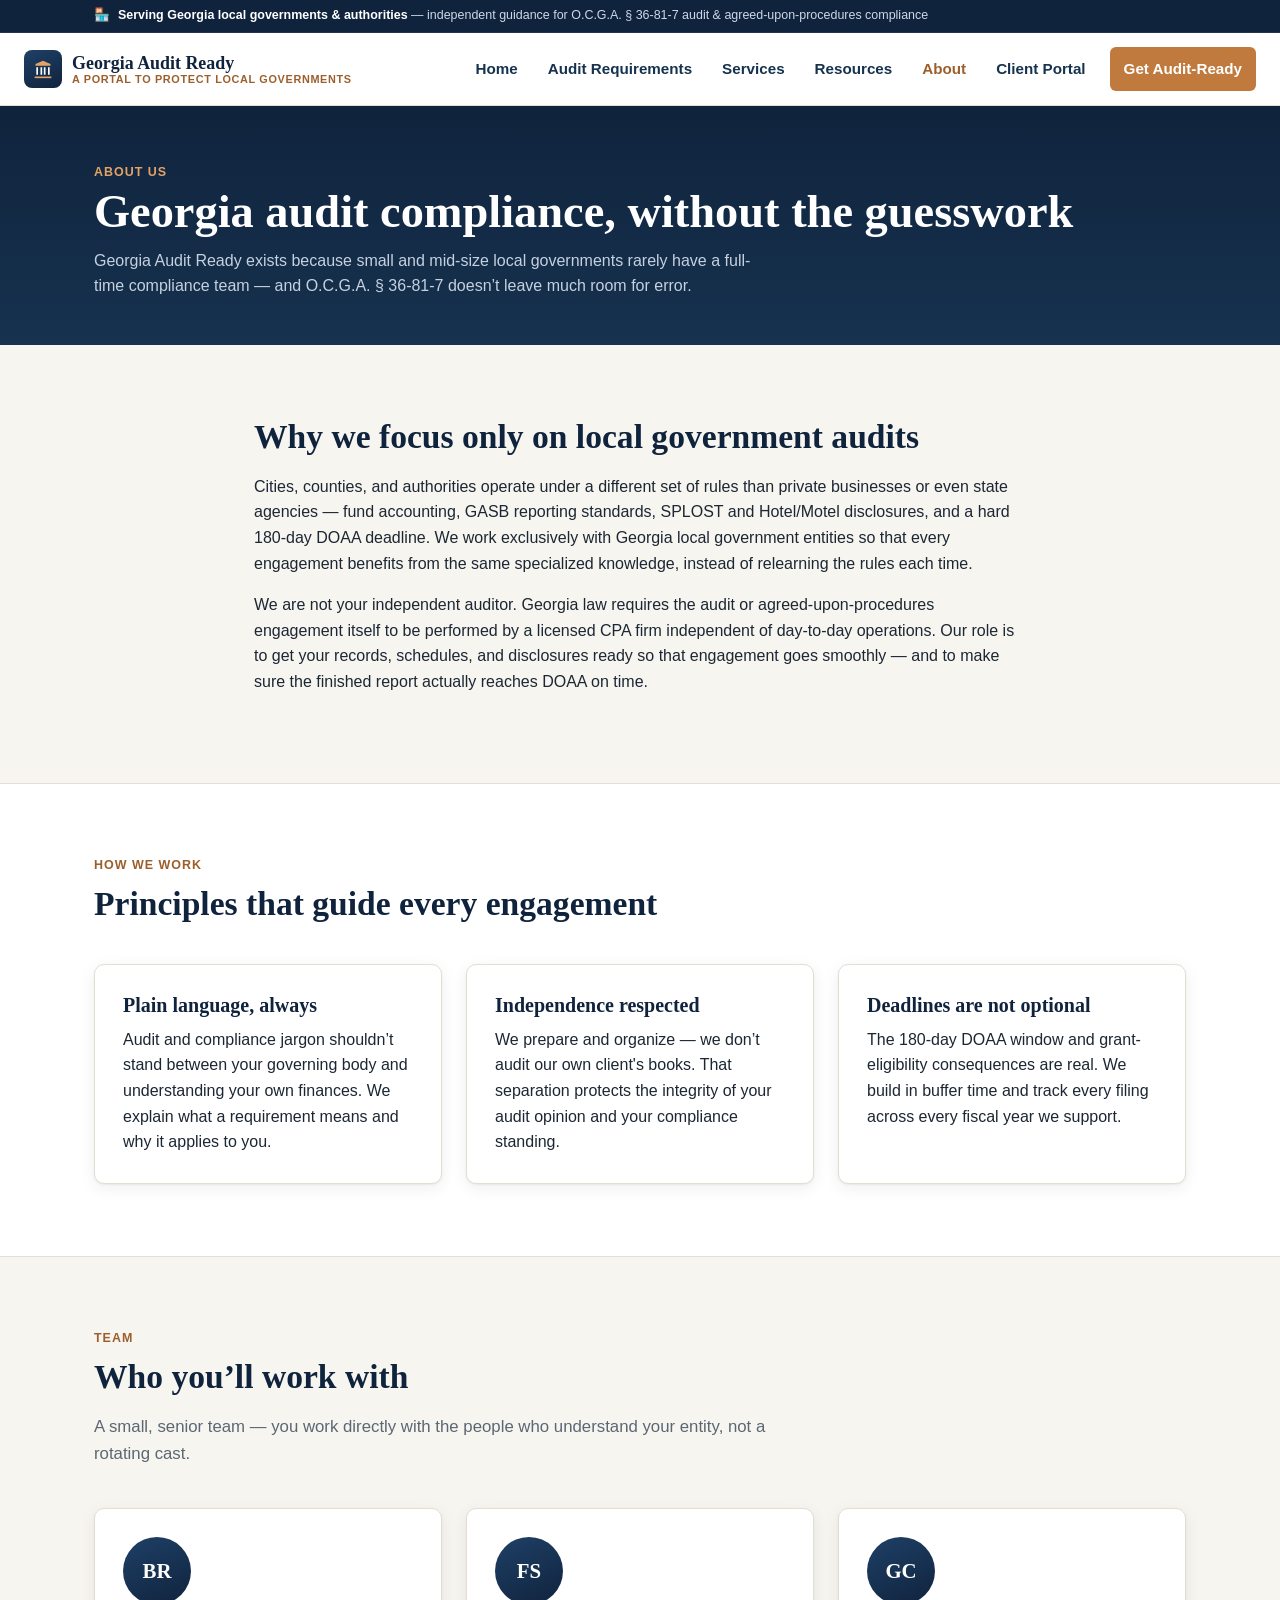
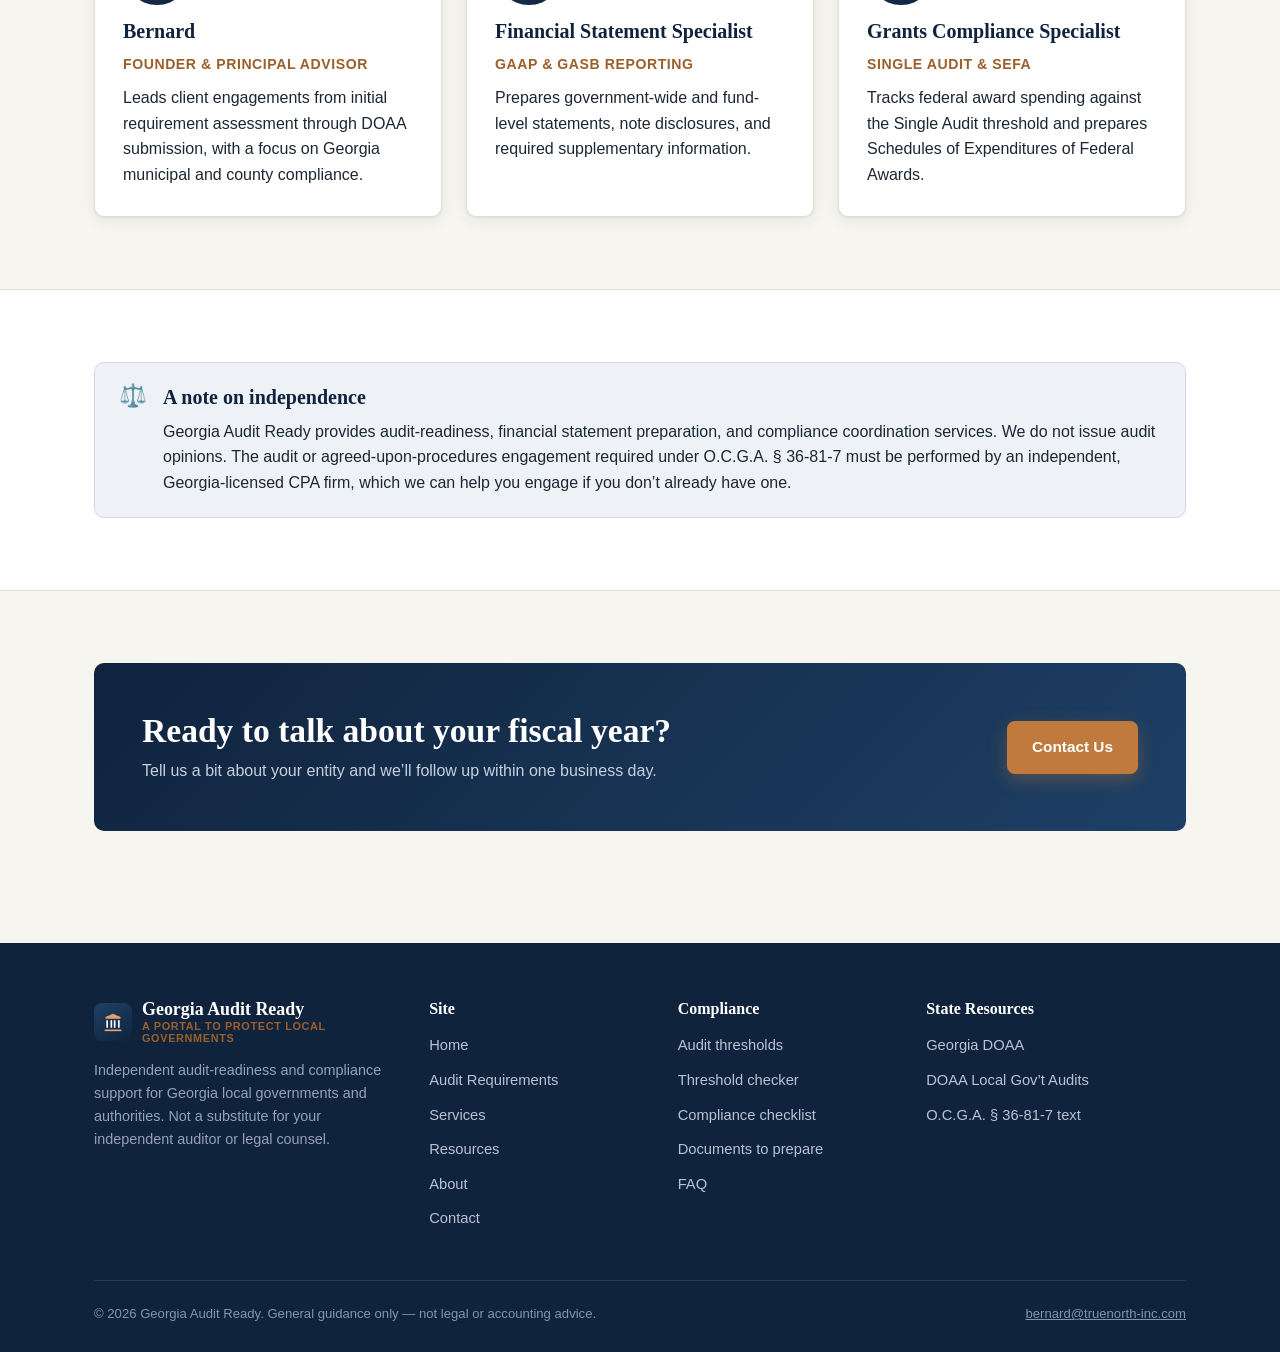
==== commit 74c3726d: "Rebrand site from True North to Georgia Audit Ready Replaces the "True North Government Audit Adviso" ====
--- a/about.html
+++ b/about.html
@@ -3,8 +3,8 @@
 <head>
 <meta charset="UTF-8">
 <meta name="viewport" content="width=device-width, initial-scale=1.0">
-<title>About | True North Government Audit Advisors</title>
-<meta name="description" content="True North Government Audit Advisors helps Georgia cities, counties, and authorities navigate O.C.G.A. § 36-81-7 audit compliance with clear, practical guidance.">
+<title>About | Georgia Audit Ready</title>
+<meta name="description" content="Georgia Audit Ready helps Georgia cities, counties, and authorities navigate O.C.G.A. § 36-81-7 audit compliance with clear, practical guidance and a secure client portal.">
 <link rel="stylesheet" href="css/style.css">
 <link rel="icon" href="data:image/svg+xml,%3Csvg xmlns='http://www.w3.org/2000/svg' viewBox='0 0 24 24'%3E%3Crect width='24' height='24' rx='5' fill='%2310233d'/%3E%3Cpath d='M12 3L4 6.5v2h16v-2z' fill='%23e3a368'/%3E%3Cpath d='M5 10h2v8H5zm12 0h2v8h-2zM9.5 10h2v8h-2zm3 0h2v8h-2z' fill='%23fff'/%3E%3Cpath d='M3 19h18v2H3z' fill='%23e3a368'/%3E%3C/svg%3E">
 </head>
@@ -29,8 +29,8 @@
         </svg>
       </span>
       <span class="brand-text">
-        <span class="name">True North</span>
-        <span class="tag">Gov&rsquo;t Audit Advisors</span>
+        <span class="name">Georgia Audit Ready</span>
+        <span class="tag">A Portal to Protect Local Governments</span>
       </span>
     </a>
     <button class="nav-toggle" aria-label="Toggle navigation" aria-expanded="false">
@@ -54,7 +54,7 @@
     <div class="container">
       <span class="eyebrow">About us</span>
       <h1>Georgia audit compliance, without the guesswork</h1>
-      <p>True North Government Audit Advisors exists because small and mid-size local governments rarely have a full-time compliance team &mdash; and O.C.G.A. § 36-81-7 doesn&rsquo;t leave much room for error.</p>
+      <p>Georgia Audit Ready exists because small and mid-size local governments rarely have a full-time compliance team &mdash; and O.C.G.A. § 36-81-7 doesn&rsquo;t leave much room for error.</p>
     </div>
   </div>
 
@@ -125,7 +125,7 @@
         <div class="glyph">&#9878;&#65039;</div>
         <div>
           <h3>A note on independence</h3>
-          <p>True North provides audit-readiness, financial statement preparation, and compliance coordination services. We do not issue audit opinions. The audit or agreed-upon-procedures engagement required under O.C.G.A. § 36-81-7 must be performed by an independent, Georgia-licensed CPA firm, which we can help you engage if you don&rsquo;t already have one.</p>
+          <p>Georgia Audit Ready provides audit-readiness, financial statement preparation, and compliance coordination services. We do not issue audit opinions. The audit or agreed-upon-procedures engagement required under O.C.G.A. § 36-81-7 must be performed by an independent, Georgia-licensed CPA firm, which we can help you engage if you don&rsquo;t already have one.</p>
         </div>
       </div>
     </div>
@@ -158,8 +158,8 @@
             </svg>
           </span>
           <span class="brand-text">
-            <span class="name" style="color:#fff;">True North</span>
-            <span class="tag">Gov&rsquo;t Audit Advisors</span>
+            <span class="name" style="color:#fff;">Georgia Audit Ready</span>
+            <span class="tag">A Portal to Protect Local Governments</span>
           </span>
         </div>
         <p>Independent audit-readiness and compliance support for Georgia local governments and authorities. Not a substitute for your independent auditor or legal counsel.</p>
@@ -195,7 +195,7 @@
       </div>
     </div>
     <div class="footer-bottom">
-      <span>&copy; <span data-year>2026</span> True North Government Audit Advisors. General guidance only &mdash; not legal or accounting advice.</span>
+      <span>&copy; <span data-year>2026</span> Georgia Audit Ready. General guidance only &mdash; not legal or accounting advice.</span>
       <span><a href="contact.html">bernard@truenorth-inc.com</a></span>
     </div>
   </div>
--- a/css/style.css
+++ b/css/style.css
@@ -1,5 +1,5 @@
 /* ==========================================================================
-   True North Government Audit Advisors — shared styles
+   Georgia Audit Ready — shared styles
    ========================================================================== */
 
 :root {
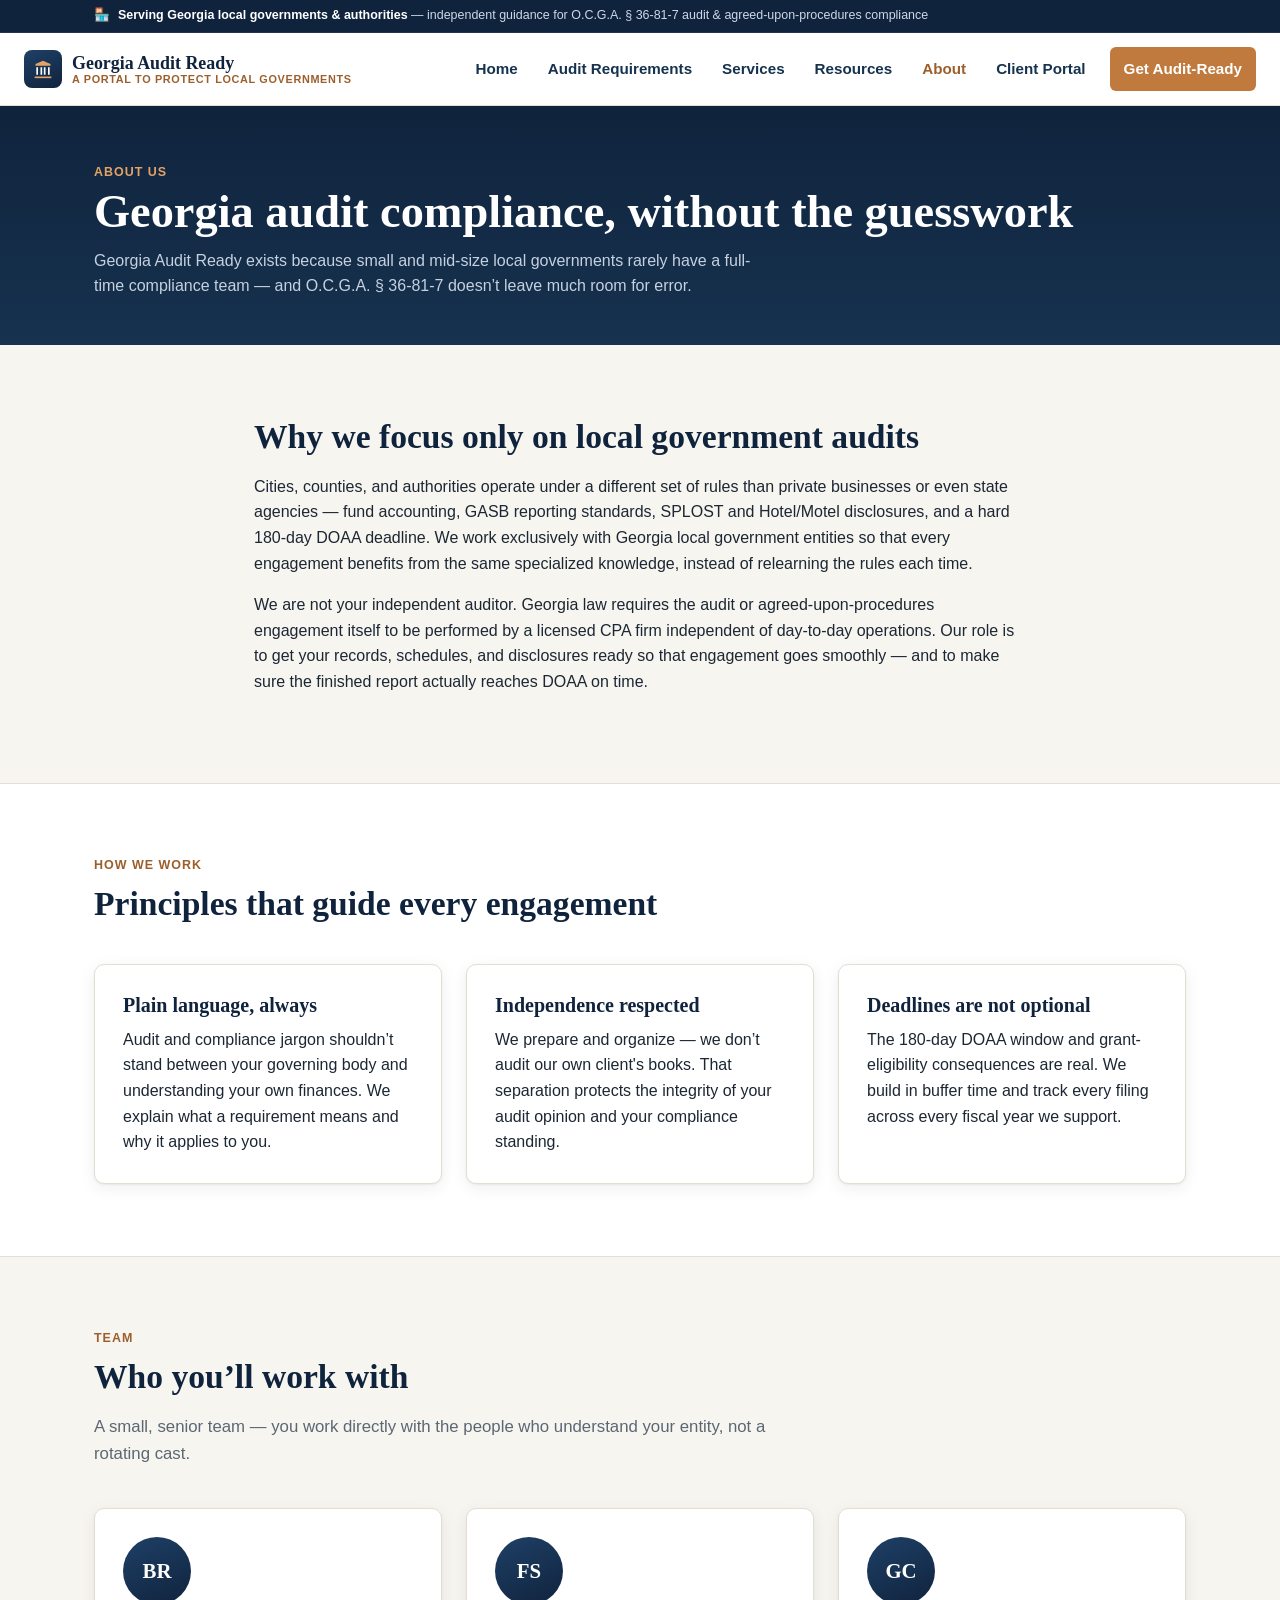
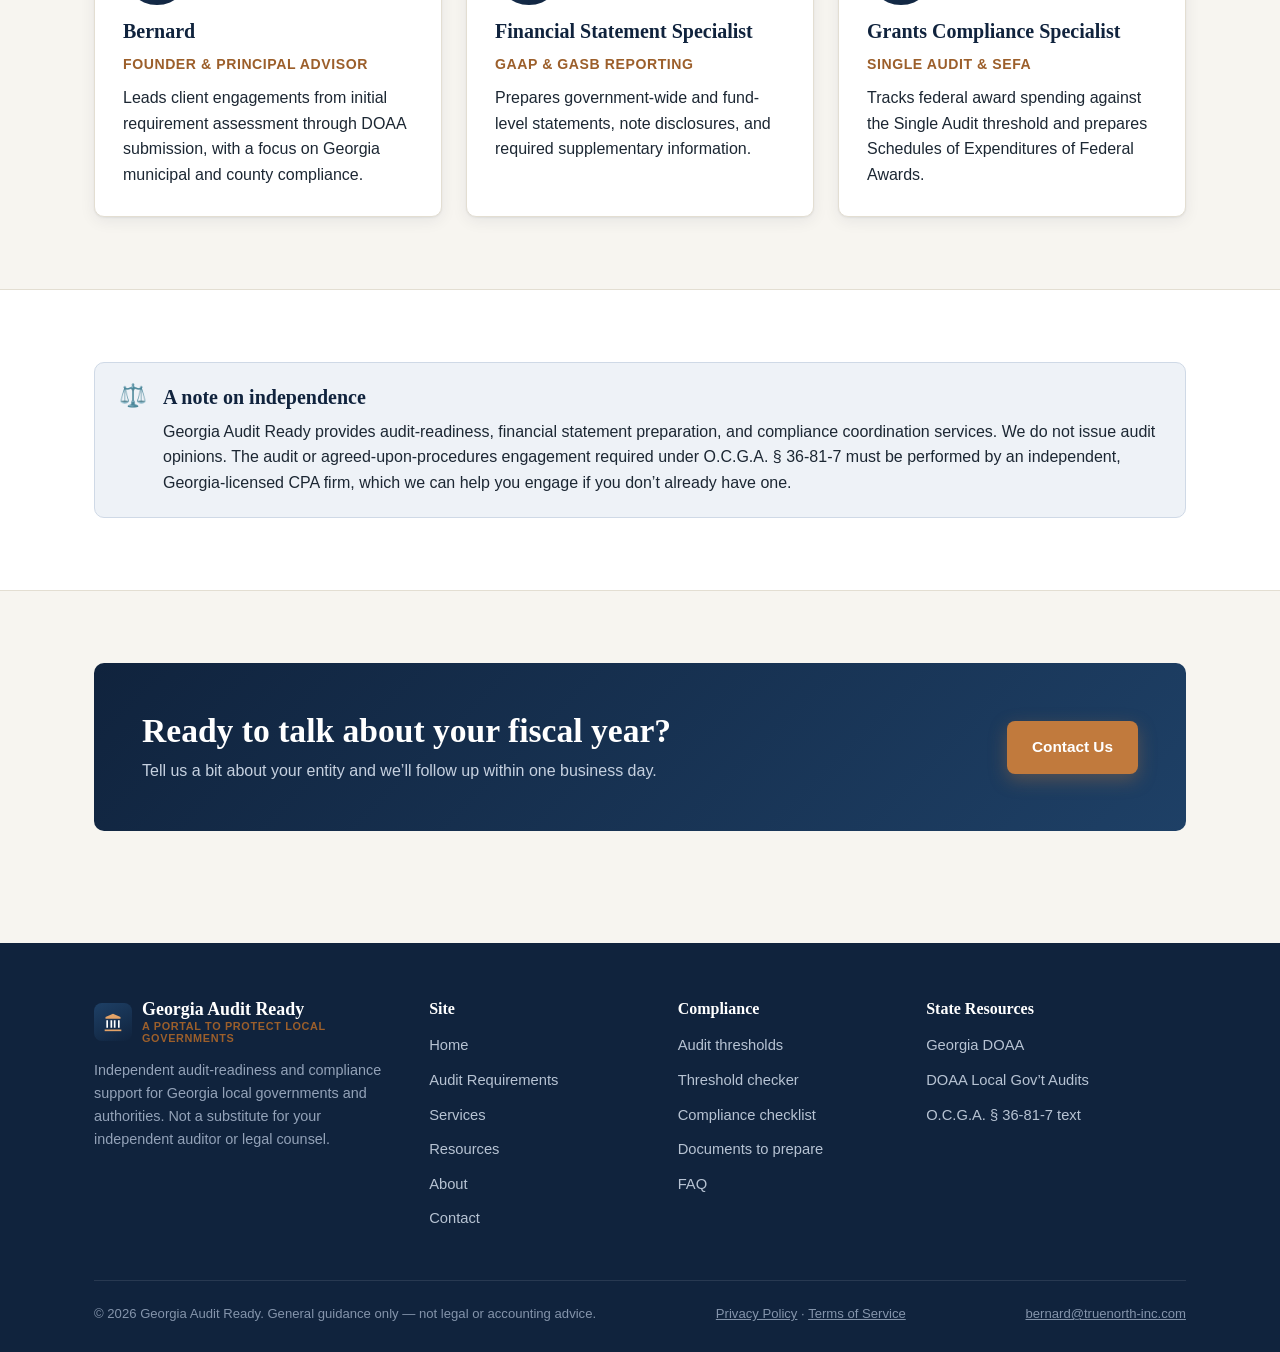
==== commit 7da5b7d9: "Add password reset flow, legal pages, and SEO basics - Add forgot-password / reset-password portal p" ====
--- a/about.html
+++ b/about.html
@@ -5,6 +5,15 @@
 <meta name="viewport" content="width=device-width, initial-scale=1.0">
 <title>About | Georgia Audit Ready</title>
 <meta name="description" content="Georgia Audit Ready helps Georgia cities, counties, and authorities navigate O.C.G.A. § 36-81-7 audit compliance with clear, practical guidance and a secure client portal.">
+<link rel="canonical" href="https://gaauditportal.com/about.html">
+<meta property="og:type" content="website">
+<meta property="og:site_name" content="Georgia Audit Ready">
+<meta property="og:title" content="About | Georgia Audit Ready">
+<meta property="og:description" content="Georgia Audit Ready helps Georgia cities, counties, and authorities navigate O.C.G.A. § 36-81-7 audit compliance with clear, practical guidance and a secure client portal.">
+<meta property="og:url" content="https://gaauditportal.com/about.html">
+<meta name="twitter:card" content="summary">
+<meta name="twitter:title" content="About | Georgia Audit Ready">
+<meta name="twitter:description" content="Georgia Audit Ready helps Georgia cities, counties, and authorities navigate O.C.G.A. § 36-81-7 audit compliance with clear, practical guidance and a secure client portal.">
 <link rel="stylesheet" href="css/style.css">
 <link rel="icon" href="data:image/svg+xml,%3Csvg xmlns='http://www.w3.org/2000/svg' viewBox='0 0 24 24'%3E%3Crect width='24' height='24' rx='5' fill='%2310233d'/%3E%3Cpath d='M12 3L4 6.5v2h16v-2z' fill='%23e3a368'/%3E%3Cpath d='M5 10h2v8H5zm12 0h2v8h-2zM9.5 10h2v8h-2zm3 0h2v8h-2z' fill='%23fff'/%3E%3Cpath d='M3 19h18v2H3z' fill='%23e3a368'/%3E%3C/svg%3E">
 </head>
@@ -196,6 +205,7 @@
     </div>
     <div class="footer-bottom">
       <span>&copy; <span data-year>2026</span> Georgia Audit Ready. General guidance only &mdash; not legal or accounting advice.</span>
+      <span><a href="privacy.html">Privacy Policy</a> &middot; <a href="terms.html">Terms of Service</a></span>
       <span><a href="contact.html">bernard@truenorth-inc.com</a></span>
     </div>
   </div>
